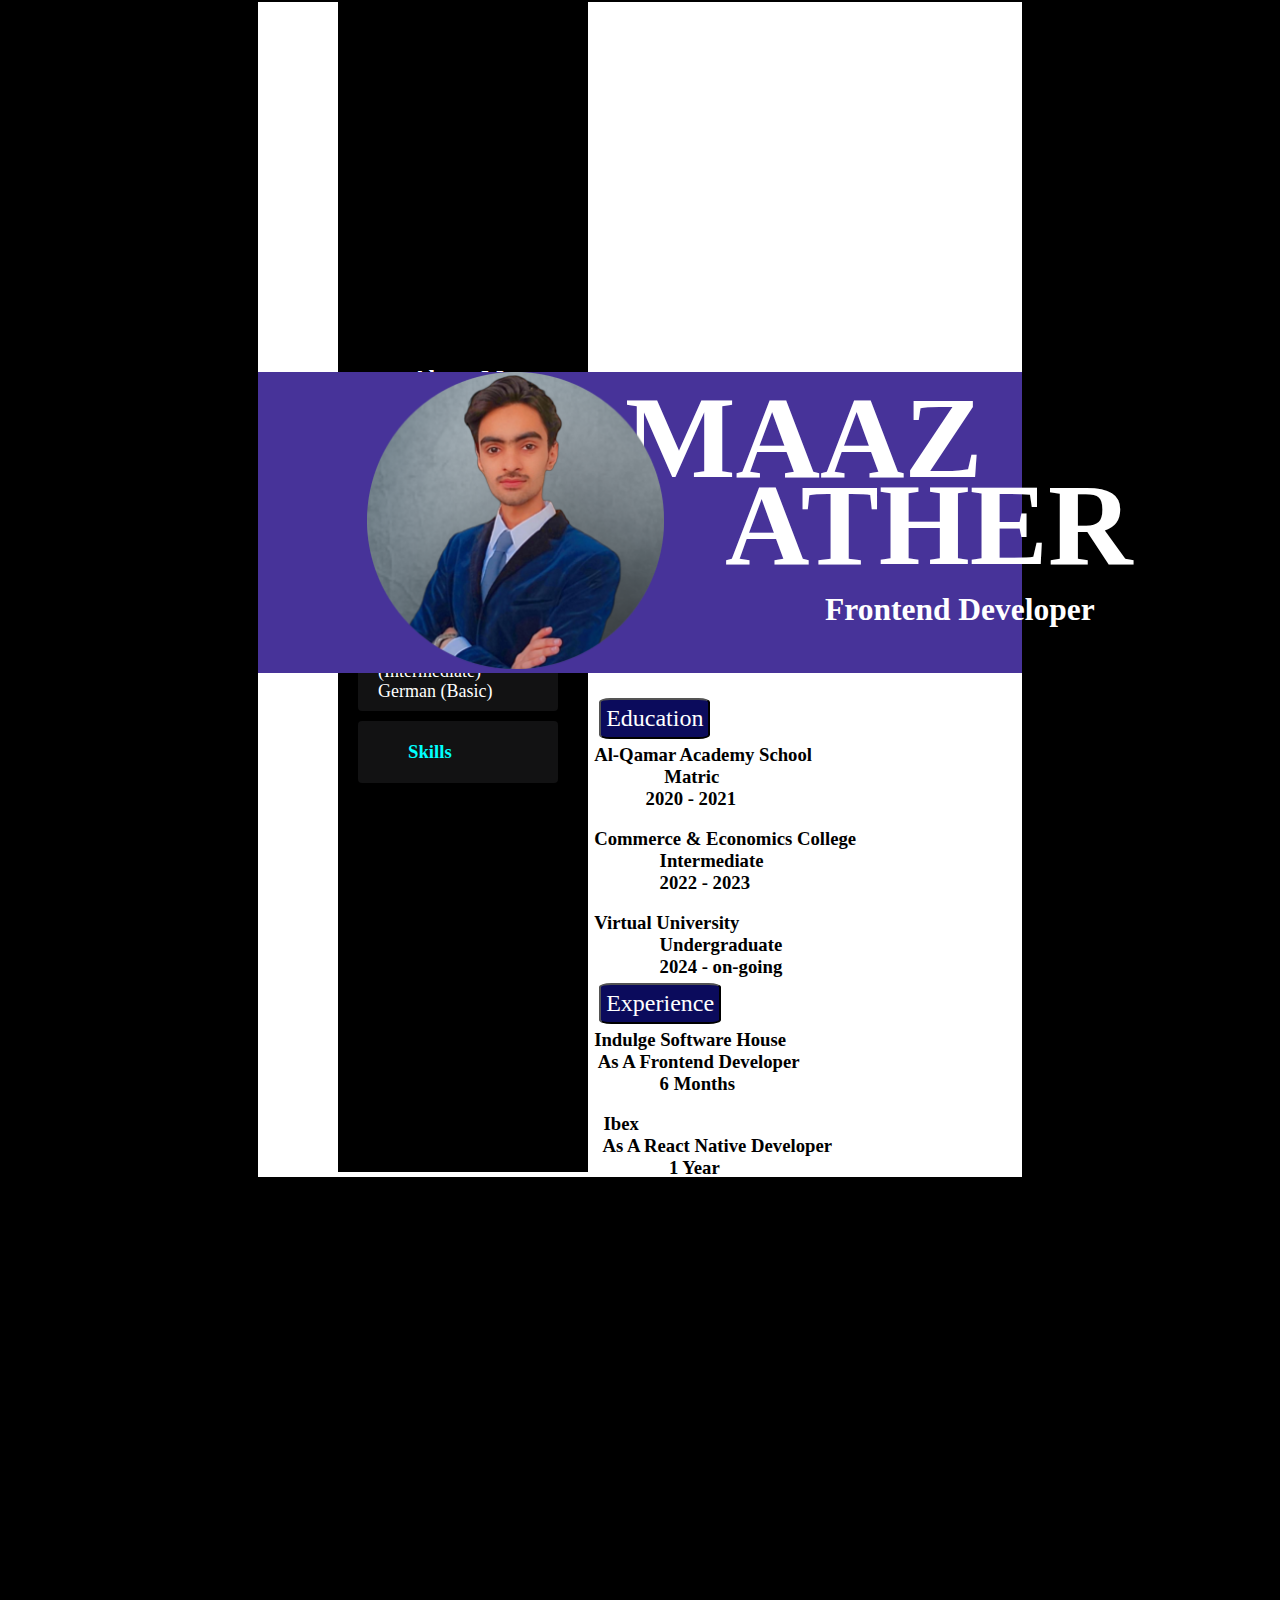
==== index.html @ 7dde52c0 "Completed Resume Project" ====
<!DOCTYPE html>
<html lang="en">
  <head>
    <meta charset="UTF-8" />
    <meta name="viewport" content="width=device-width, initial-scale=1.0" />
    <title>Resume</title>
    <link
      rel="stylesheet"
      href="https://cdnjs.cloudflare.com/ajax/libs/font-awesome/6.6.0/css/all.min.css"
      integrity="sha512-Kc323vGBEqzTmouAECnVceyQqyqdsSiqLQISBL29aUW4U/M7pSPA/gEUZQqv1cwx4OnYxTxve5UMg5GT6L4JJg=="
      crossorigin="anonymous"
      referrerpolicy="no-referrer"
    />
    <link rel="stylesheet" href="style.css" />
  </head>

  <body>
    <div id="main">
      <aside>
        <h2>About Me</h2>
        <p>
          “I am a frontend developer, specializing in creating visually
          appealing and user-friendly websites and applications using HTML, CSS,
          and JavaScript.”
        </p>
        <div id="contact">
          <i class="icon fa-solid fa-phone" style="font-size: 20px"></i>+92 335
          2861062
        </div>
        <div id="email">
          <i class="icon fa-solid fa-envelope" style="font-size: 20px"></i>
          mazzather@gmail.com
        </div>
        <div id="location">
          <i class="icon fa-solid fa-location-dot" style="font-size: 20px"></i
          >Nursery
        </div>
        <!-- <div id="accordian"> -->
        <ul id="accordian">
          <li>
            <label for="first"
              ><h3 style="margin-left: 25px; color: aqua; font-weight: 100px">
                Languages
              </h3>
              <span><i class="fa-solid fa-turn-down"></i></span
            ></label>
            <input type="radio" name="accordian" id="first" checked />
            <div class="content">
              Urdu (Native)<br />
              English (Intermediate)<br />
              German (Basic)
            </div>
          </li>

          <li>
            <label for="second"
              ><h3 style="margin-left: 30px; color: aqua; font-weight: 200px">
                Skills
              </h3>
              <span><i class="fa-solid fa-turn-down"></i></span
            ></label>
            <input type="radio" name="accordian" id="second" />
            <div class="content">
              Frontend Developer <br />
              Javascript Developer <br />
              React Native Developer <br />Digital Marketer
            </div>
          </li>
        </ul>
      </aside>
      <nav>
        <div class="nav-sec1">
          <img src="my pic.png" alt="pic" />
        </div>

        <div class="nav-sec2">
          <h1 id="fname">MAAZ</h1>
          <h1 id="lname">ATHER</h1>
          <h2>Frontend Developer</h2>
        </div>
      </nav>

      <div id="nav-part2">
        <div id="education">
          <button id="button">Education</button><br />
          <h3>
            <pre>Al-Qamar Academy School <br>               Matric  <br>           2020 - 2021</pre>
          </h3>
          <br />
          <h3>
            <pre>Commerce & Economics College <br>              Intermediate  <br>              2022 - 2023</pre>
          </h3>
          <br />
          <h3>
            <pre>Virtual University <br>              Undergraduate <br>              2024 - on-going</pre>
          </h3>
        </div>
      </div>
      <div id="nav-part3">
        <div id="experience">
          <button id="button">Experience</button><br />
          <h3>
            <pre>Indulge Software House <br> As A Frontend Developer  <br>              6 Months </pre>
          </h3>
          <br />
          <h3>
            <pre>  Ibex <br>  As A React Native Developer  <br>                1 Year</pre>
          </h3>
        </div>
      </div>
    </div>
    <script src="main.ts"></script>
  </body>
</html>
---- style.css ----
@import url("https://fonts.googleapis.com/css2?family=Poppins:ital,wght@0,100;0,200;0,300;0,400;0,500;0,600;0,700;0,800;0,900;1,100;1,200;1,300;1,400;1,500;1,600;1,700;1,800;1,900&display=swap");
* {
  font-family: "";
  margin: 0px;
  padding: 0px;
  box-sizing: border-box;
}
html,
body {
  display: flex;
  justify-content: center;
  background: #000;
  /* height: 100dvh; */
  /* width: 100%?; */
}
#main {
  /* position: relative; */
  /* height: 100dvh; */
  width: 60%;
  height: 131dvh;
  background: white;
  position: absolute;
  border: 2px solid black;
}
aside {
  position: relative;
  background: #000;
  height: 130dvh;
  width: 250px;
  margin-left: 80px;
}
nav {
  top: -800px;
  display: flex;
  align-items: center;
  /* justify-content: space-evenly; */

  background:
    /* #402e7a,
    #443089,
    #473399,
    #4935a9,
    #4b38b9,
    #473399,
    #473399,
    #473399,
    #473399,
    #473399,
    #473399, */ #473399;
  width: 100%;
  /* margin-top: 70px; */
  position: relative;
}
img {
  position: relative;
  border-color: #402e7a;
  height: 33dvh;
  left: 13%;
}
aside h2 {
  position: relative;
  color: white;
  font-size: x-large;
  top: 31%;
  display: flex;
  align-items: center;
  justify-content: center;
}
aside p {
  position: relative;
  color: white;
  top: 31%;
  display: flex;
  align-items: center;
  justify-content: center;
  padding: 10px 5px;
  width: 80%;
  left: 12%;
  font-size: 17px;
  margin-bottom: 10px;
}
aside #contact {
  position: relative;
  display: flex;
  align-items: center;
  justify-content: center;
  height: 30px;
  width: 100%;
  top: 33%;
  color: white;
  /* background-color: red; */
}

aside #email {
  position: relative;
  display: flex;
  align-items: center;
  justify-content: center;
  color: white;
  height: 30px;
  width: 100%;
  top: 33%;
  /* background-color: green; */
}

aside #location {
  position: relative;
  display: flex;
  align-items: center;
  margin-right: 50px;
  justify-content: center;
  height: 30px;
  width: 100%;
  color: white;
  top: 33%;

  /* background-color: red; */
}
aside .icon {
  margin-right: 10px;
}

.nav-sec1 {
  width: 300px;
  /* background-color: red; */
  margin-left: 70px;
}

.nav-sec2 {
  width: fit-content;
  /* background-color: green; */
}

.nav-sec2 #fname {
  color: white;
  /* margin-bottom: 2%; */
  line-height: 40px;
  font-size: 13vh;
}
.nav-sec2 #lname {
  color: white;
  /* margin-left: 90%; */
  margin-left: 100px;
  font-size: 13vh;
}
.nav-sec2 h2 {
  color: white;
  /* margin-left: 90%; */
  margin-left: 200px;
  font-size: 3.5vh;
}
#accordian {
  position: relative;
  margin-left: 20px;
  width: 200px;
  margin-top: 300px;
}
/* #accordian ul{
  margin: 100px auto;
  width: 100px;
  position: relative;
  margin-bottom: -10px;
  } */
#accordian li {
  list-style: none;
  width: 100%;
  margin-bottom: 10px;
  background: rgb(18, 18, 19);
  border-radius: 4px;
  color: white;
  padding: 10px;
  font-size: large;
  font-weight: 150px;
}

#accordian li label {
  position: relative;
  padding: 10px;
  color: honeydew;

  display: flex;
  align-items: center;
  justify-content: space-between;
  font-size: medium;
  font-family: "poppins sans serif";
  cursor: pointer;
}
#accordian label + input[type="radio"] {
  display: none;
}
#accordian .content {
  padding: 100px;
  padding: 0 10px;
  line-height: 20px;

  max-height: 0;
  overflow: hidden;
  transition: max-height 0.5s;
}
#accordian label + input[type="radio"]:checked + .content {
  max-height: 400px;
}
#nav-part2 #education {
  position: relative;
  bottom: 780px;
  color: #000;
  margin-left: 44%;
}
#button {
  font-size: x-large;
  border-radius: 10%;
  background: rgb(11, 11, 92);
  color: white;
  padding: 5px;
  margin: 5px;
}

#nav-part3 #experience {
  position: relative;
  bottom: 780px;
  color: #000;
  margin-left: 44%;
}
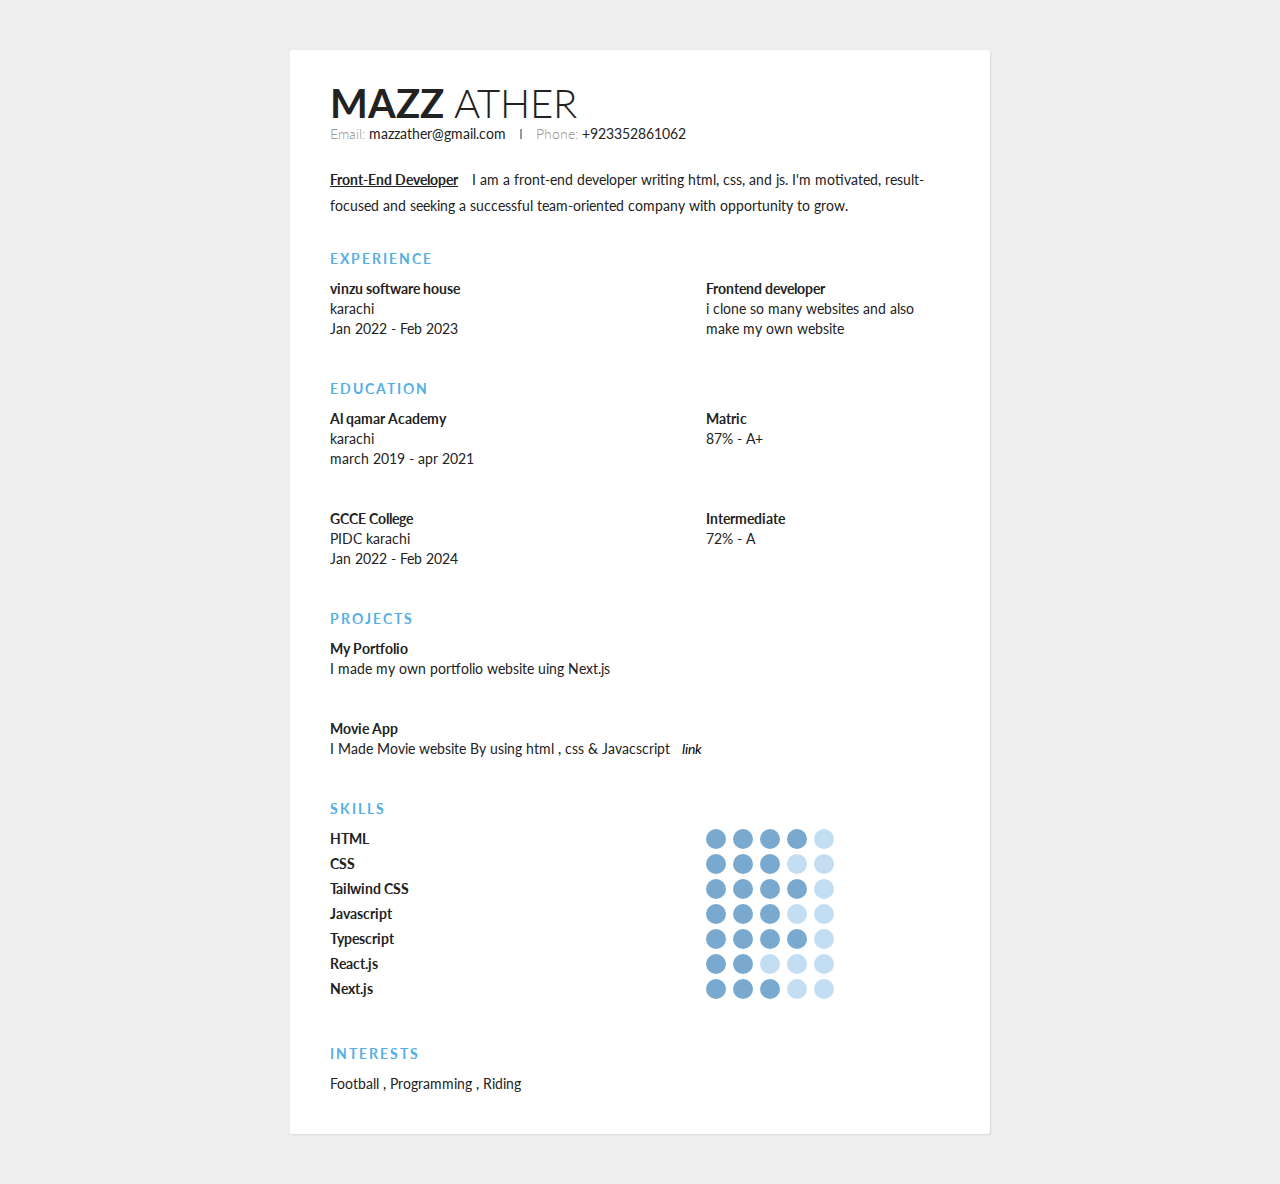
==== commit 4c9c9098: "made it responsive" ====
--- a/index.html
+++ b/index.html
@@ -1,114 +1,249 @@
 <!DOCTYPE html>
 <html lang="en">
-  <head>
-    <meta charset="UTF-8" />
-    <meta name="viewport" content="width=device-width, initial-scale=1.0" />
-    <title>Resume</title>
-    <link
-      rel="stylesheet"
-      href="https://cdnjs.cloudflare.com/ajax/libs/font-awesome/6.6.0/css/all.min.css"
-      integrity="sha512-Kc323vGBEqzTmouAECnVceyQqyqdsSiqLQISBL29aUW4U/M7pSPA/gEUZQqv1cwx4OnYxTxve5UMg5GT6L4JJg=="
-      crossorigin="anonymous"
-      referrerpolicy="no-referrer"
-    />
-    <link rel="stylesheet" href="style.css" />
-  </head>
-
-  <body>
-    <div id="main">
-      <aside>
-        <h2>About Me</h2>
-        <p>
-          “I am a frontend developer, specializing in creating visually
-          appealing and user-friendly websites and applications using HTML, CSS,
-          and JavaScript.”
-        </p>
-        <div id="contact">
-          <i class="icon fa-solid fa-phone" style="font-size: 20px"></i>+92 335
-          2861062
+<head>
+    <meta charset="UTF-8">
+    <meta name="viewport" content="width=device-width, initial-scale=1.0">
+    <title>Document</title>
+    <link rel="stylesheet" href="style.css">
+</head>
+<body>
+    <link href='https://fonts.googleapis.com/css?family=Lato:400,300,700' rel='stylesheet' type='text/css'>
+
+<div class="container">
+  <div class="header">
+    <div class="full-name">
+      <span class="first-name">Mazz</span> 
+      <span class="last-name">Ather</span>
+    </div>
+    <div class="contact-info">
+      <span class="email">Email: </span>
+      <span class="email-val">mazzather@gmail.com</span>
+      <span class="separator"></span>
+      <span class="phone">Phone: </span>
+      <span class="phone-val">+923352861062</span>
+    </div>
+    
+    <div class="about">
+      <span class="position">Front-End Developer </span>
+      <span class="desc">
+        I am a front-end developer writing html, css, and js. I'm motivated, result-focused and seeking a successful team-oriented company with opportunity to grow. 
+      </span>
+    </div>
+  </div>
+   <div class="details">
+    <div class="section">
+      <div class="section__title">Experience</div>
+      <div class="section__list">
+        <div class="section__list-item">
+          <div class="left">
+            <div class="name">vinzu software house</div>
+            <div class="addr">karachi</div>
+            <div class="duration">Jan 2022 - Feb 2023</div>
+          </div>
+          <div class="right">
+            <div class="name">Frontend developer</div>
+            <div class="desc">i clone so  many websites and also make my own website</div>
+
+          </div>
         </div>
-        <div id="email">
-          <i class="icon fa-solid fa-envelope" style="font-size: 20px"></i>
-          mazzather@gmail.com
+
+      </div>
+    </div>
+    <div class="section">
+      <div class="section__title">Education</div>
+      <div class="section__list">
+        <div class="section__list-item">
+          <div class="left">
+            <div class="name">Al qamar Academy</div>
+            <div class="addr">karachi</div>
+            <div class="duration">march 2019 - apr 2021</div>
+          </div>
+          <div class="right">
+            <div class="name">Matric</div>
+            <div class="desc">87%  -  A+</div>
+          </div>
         </div>
-        <div id="location">
-          <i class="icon fa-solid fa-location-dot" style="font-size: 20px"></i
-          >Nursery
+        <div class="section__list-item">
+          <div class="left">
+            <div class="name">GCCE College</div>
+            <div class="addr">PIDC karachi</div>
+            <div class="duration">Jan 2022 - Feb 2024</div>
+          </div>
+          <div class="right">
+            <div class="name">Intermediate</div>
+            <div class="desc">72% - A</div>
+          </div>
         </div>
-        <!-- <div id="accordian"> -->
-        <ul id="accordian">
-          <li>
-            <label for="first"
-              ><h3 style="margin-left: 25px; color: aqua; font-weight: 100px">
-                Languages
-              </h3>
-              <span><i class="fa-solid fa-turn-down"></i></span
-            ></label>
-            <input type="radio" name="accordian" id="first" checked />
-            <div class="content">
-              Urdu (Native)<br />
-              English (Intermediate)<br />
-              German (Basic)
-            </div>
-          </li>
-
-          <li>
-            <label for="second"
-              ><h3 style="margin-left: 30px; color: aqua; font-weight: 200px">
-                Skills
-              </h3>
-              <span><i class="fa-solid fa-turn-down"></i></span
-            ></label>
-            <input type="radio" name="accordian" id="second" />
-            <div class="content">
-              Frontend Developer <br />
-              Javascript Developer <br />
-              React Native Developer <br />Digital Marketer
-            </div>
-          </li>
-        </ul>
-      </aside>
-      <nav>
-        <div class="nav-sec1">
-          <img src="my pic.png" alt="pic" />
-        </div>
-
-        <div class="nav-sec2">
-          <h1 id="fname">MAAZ</h1>
-          <h1 id="lname">ATHER</h1>
-          <h2>Frontend Developer</h2>
-        </div>
-      </nav>
-
-      <div id="nav-part2">
-        <div id="education">
-          <button id="button">Education</button><br />
-          <h3>
-            <pre>Al-Qamar Academy School <br>               Matric  <br>           2020 - 2021</pre>
-          </h3>
-          <br />
-          <h3>
-            <pre>Commerce & Economics College <br>              Intermediate  <br>              2022 - 2023</pre>
-          </h3>
-          <br />
-          <h3>
-            <pre>Virtual University <br>              Undergraduate <br>              2024 - on-going</pre>
-          </h3>
-        </div>
+
       </div>
-      <div id="nav-part3">
-        <div id="experience">
-          <button id="button">Experience</button><br />
-          <h3>
-            <pre>Indulge Software House <br> As A Frontend Developer  <br>              6 Months </pre>
-          </h3>
-          <br />
-          <h3>
-            <pre>  Ibex <br>  As A React Native Developer  <br>                1 Year</pre>
-          </h3>
-        </div>
-      </div>
-    </div>
-    <script src="main.ts"></script>
-  </body>
-</html>
+      
+  </div>
+     <div class="section">
+      <div class="section__title">Projects</div> 
+       <div class="section__list">
+         <div class="section__list-item">
+           <div class="name">My  Portfolio</div>
+
+           <div class="text">I  made my own portfolio website uing Next.js </div>
+
+         </div>
+         
+         <div class="section__list-item">
+                    <div class="name">Movie  App</div>
+
+           <div class="text">I Made Movie website By using html , css & Javacscript &nbsp; <a href="/"> link</a>
+           </div>
+         </div>
+       </div>
+    </div>
+     <div class="section">
+       <div class="section__title">Skills</div>
+       <div class="skills">
+         <div class="skills__item">
+           <div class="left"><div class="name">
+             HTML
+             </div></div>
+           <div class="right">
+                          <input  id="ck1" type="checkbox" checked/>
+
+             <label for="ck1"></label>
+                          <input id="ck2" type="checkbox" checked/>
+
+              <label for="ck2"></label>
+                         <input id="ck3" type="checkbox" checked/>
+
+              <label for="ck3"></label>
+                           <input id="ck4" type="checkbox" checked />
+            <label for="ck4"></label>
+                          <input id="ck5" type="checkbox" />
+              <label for="ck5"></label>
+
+           </div> <div class="left"><div class="name">
+            CSS
+            </div></div>
+          <div class="right">
+                         <input  id="ck1" type="checkbox" checked/>
+
+            <label for="ck1"></label>
+                         <input id="ck2" type="checkbox" checked/>
+
+             <label for="ck2"></label>
+                        <input id="ck3" type="checkbox" checked/>
+
+             <label for="ck3"></label>
+                          <input id="ck4" type="checkbox" />
+           <label for="ck4"></label>
+                         <input id="ck5" type="checkbox" />
+             <label for="ck5"></label>
+
+          </div> <div class="left"><div class="name">
+            Tailwind CSS 
+            </div></div>
+          <div class="right">
+                         <input  id="ck1" type="checkbox" checked/>
+
+            <label for="ck1"></label>
+                         <input id="ck2" type="checkbox" checked/>
+
+             <label for="ck2"></label>
+                        <input id="ck3" type="checkbox" checked/>
+
+             <label for="ck3"></label>
+                          <input id="ck4" type="checkbox" checked/>
+           <label for="ck4"></label>
+                         <input id="ck5" type="checkbox" />
+             <label for="ck5"></label>
+
+          </div> <div class="left"><div class="name">
+            Javascript 
+            </div></div>
+          <div class="right">
+                         <input  id="ck1" type="checkbox" checked/>
+
+            <label for="ck1"></label>
+                         <input id="ck2" type="checkbox" checked/>
+
+             <label for="ck2"></label>
+                        <input id="ck3" type="checkbox" checked/>
+
+             <label for="ck3"></label>
+                           <input id="ck4" type="checkbox" />
+           <label for="ck4"></label>
+                         <input id="ck5" type="checkbox" />
+             <label for="ck5"></label>
+
+          </div> <div class="left"><div class="name">
+            Typescript
+            </div></div>
+          <div class="right">
+                         <input  id="ck1" type="checkbox" checked/>
+
+            <label for="ck1"></label>
+                         <input id="ck2" type="checkbox" checked/>
+
+             <label for="ck2"></label>
+                        <input id="ck3" type="checkbox" checked/>
+
+             <label for="ck3"></label>
+                          <input id="ck4" type="checkbox" checked/>
+           <label for="ck4"></label>
+                         <input id="ck5" type="checkbox" />
+             <label for="ck5"></label>
+
+          </div> <div class="left"><div class="name">
+            React.js 
+            </div></div>
+          <div class="right">
+                         <input  id="ck1" type="checkbox" checked/>
+
+            <label for="ck1"></label>
+                         <input id="ck2" type="checkbox" checked/>
+
+             <label for="ck2"></label>
+                        <input id="ck3" type="checkbox"/>
+
+             <label for="ck3"></label>
+                          <input id="ck4" type="checkbox" />
+           <label for="ck4"></label>
+                         <input id="ck5" type="checkbox" />
+             <label for="ck5"></label>
+
+          </div> <div class="left"><div class="name">
+            Next.js 
+            </div></div>
+          <div class="right">
+                         <input  id="ck1" type="checkbox" checked/>
+
+            <label for="ck1"></label>
+                         <input id="ck2" type="checkbox" checked/>
+
+             <label for="ck2"></label>
+                        <input id="ck3" type="checkbox" checked/>
+
+             <label for="ck3"></label>
+                          <input id="ck4" type="checkbox" />
+           <label for="ck4"></label>
+                         <input id="ck5" type="checkbox" />
+             <label for="ck5"></label>
+
+          </div> 
+         </div>
+         
+       </div>
+         
+       </div>
+     <div class="section">
+     <div class="section__title">
+       Interests
+       </div>
+       <div class="section__list">
+         <div class="section__list-item">
+                  Football , Programming , Riding
+          </div>
+       </div>
+     </div>
+     </div>
+  </div>
+</div>
+</body>
+</html>--- a/style.css
+++ b/style.css
@@ -1,223 +1,166 @@
-@import url("https://fonts.googleapis.com/css2?family=Poppins:ital,wght@0,100;0,200;0,300;0,400;0,500;0,600;0,700;0,800;0,900;1,100;1,200;1,300;1,400;1,500;1,600;1,700;1,800;1,900&display=swap");
 * {
-  font-family: "";
-  margin: 0px;
-  padding: 0px;
-  box-sizing: border-box;
-}
-html,
-body {
-  display: flex;
-  justify-content: center;
-  background: #000;
-  /* height: 100dvh; */
-  /* width: 100%?; */
-}
-#main {
-  /* position: relative; */
-  /* height: 100dvh; */
-  width: 60%;
-  height: 131dvh;
-  background: white;
-  position: absolute;
-  border: 2px solid black;
-}
-aside {
-  position: relative;
-  background: #000;
-  height: 130dvh;
-  width: 250px;
-  margin-left: 80px;
-}
-nav {
-  top: -800px;
-  display: flex;
-  align-items: center;
-  /* justify-content: space-evenly; */
-
-  background:
-    /* #402e7a,
-    #443089,
-    #473399,
-    #4935a9,
-    #4b38b9,
-    #473399,
-    #473399,
-    #473399,
-    #473399,
-    #473399,
-    #473399, */ #473399;
-  width: 100%;
-  /* margin-top: 70px; */
-  position: relative;
-}
-img {
-  position: relative;
-  border-color: #402e7a;
-  height: 33dvh;
-  left: 13%;
-}
-aside h2 {
-  position: relative;
-  color: white;
-  font-size: x-large;
-  top: 31%;
-  display: flex;
-  align-items: center;
-  justify-content: center;
-}
-aside p {
-  position: relative;
-  color: white;
-  top: 31%;
-  display: flex;
-  align-items: center;
-  justify-content: center;
-  padding: 10px 5px;
-  width: 80%;
-  left: 12%;
-  font-size: 17px;
-  margin-bottom: 10px;
-}
-aside #contact {
-  position: relative;
-  display: flex;
-  align-items: center;
-  justify-content: center;
-  height: 30px;
-  width: 100%;
-  top: 33%;
-  color: white;
-  /* background-color: red; */
-}
-
-aside #email {
-  position: relative;
-  display: flex;
-  align-items: center;
-  justify-content: center;
-  color: white;
-  height: 30px;
-  width: 100%;
-  top: 33%;
-  /* background-color: green; */
-}
-
-aside #location {
-  position: relative;
-  display: flex;
-  align-items: center;
-  margin-right: 50px;
-  justify-content: center;
-  height: 30px;
-  width: 100%;
-  color: white;
-  top: 33%;
-
-  /* background-color: red; */
-}
-aside .icon {
-  margin-right: 10px;
-}
-
-.nav-sec1 {
-  width: 300px;
-  /* background-color: red; */
-  margin-left: 70px;
-}
-
-.nav-sec2 {
-  width: fit-content;
-  /* background-color: green; */
-}
-
-.nav-sec2 #fname {
-  color: white;
-  /* margin-bottom: 2%; */
-  line-height: 40px;
-  font-size: 13vh;
-}
-.nav-sec2 #lname {
-  color: white;
-  /* margin-left: 90%; */
-  margin-left: 100px;
-  font-size: 13vh;
-}
-.nav-sec2 h2 {
-  color: white;
-  /* margin-left: 90%; */
-  margin-left: 200px;
-  font-size: 3.5vh;
-}
-#accordian {
-  position: relative;
-  margin-left: 20px;
-  width: 200px;
-  margin-top: 300px;
-}
-/* #accordian ul{
-  margin: 100px auto;
-  width: 100px;
-  position: relative;
-  margin-bottom: -10px;
-  } */
-#accordian li {
-  list-style: none;
-  width: 100%;
-  margin-bottom: 10px;
-  background: rgb(18, 18, 19);
-  border-radius: 4px;
-  color: white;
-  padding: 10px;
-  font-size: large;
-  font-weight: 150px;
-}
-
-#accordian li label {
-  position: relative;
-  padding: 10px;
-  color: honeydew;
-
-  display: flex;
-  align-items: center;
-  justify-content: space-between;
-  font-size: medium;
-  font-family: "poppins sans serif";
-  cursor: pointer;
-}
-#accordian label + input[type="radio"] {
-  display: none;
-}
-#accordian .content {
-  padding: 100px;
-  padding: 0 10px;
-  line-height: 20px;
-
-  max-height: 0;
-  overflow: hidden;
-  transition: max-height 0.5s;
-}
-#accordian label + input[type="radio"]:checked + .content {
-  max-height: 400px;
-}
-#nav-part2 #education {
-  position: relative;
-  bottom: 780px;
-  color: #000;
-  margin-left: 44%;
-}
-#button {
-  font-size: x-large;
-  border-radius: 10%;
-  background: rgb(11, 11, 92);
-  color: white;
-  padding: 5px;
-  margin: 5px;
-}
-
-#nav-part3 #experience {
-  position: relative;
-  bottom: 780px;
-  color: #000;
-  margin-left: 44%;
-}
+    margin: 0;
+    padding: 0;
+    box-sizing: border-box;
+  }
+  html {
+    height: 100%;  
+  }
+  
+  body {
+    min-height: 100%;  
+    background: #eee;
+    font-family: 'Lato', sans-serif;
+    font-weight: 400;
+    color: #222;
+    font-size: 14px;
+    line-height: 26px;
+    padding-bottom: 50px;
+  }
+  
+  .container {
+    max-width: 700px;   
+    background: #fff;
+    margin: 0px auto 0px; 
+    box-shadow: 1px 1px 2px #DAD7D7;
+    border-radius: 3px;  
+    padding: 40px;
+    margin-top: 50px;
+  }
+  
+  .header {
+    margin-bottom: 30px;
+    
+    .full-name {
+      font-size: 40px;
+      text-transform: uppercase;
+      margin-bottom: 5px;
+    }
+    
+    .first-name {
+      font-weight: 700;
+    }
+    
+    .last-name {
+      font-weight: 300;
+    }
+    
+    .contact-info {
+      margin-bottom: 20px;
+    }
+    
+    .email ,
+    .phone {
+      color: #999;
+      font-weight: 300;
+    } 
+    
+    .separator {
+      height: 10px;
+      display: inline-block;
+      border-left: 2px solid #999;
+      margin: 0px 10px;
+    }
+    
+    .position {
+      font-weight: bold;
+      display: inline-block;
+      margin-right: 10px;
+      text-decoration: underline;
+    }
+  }
+  
+  
+  .details {
+    line-height: 20px;
+    
+    .section {
+      margin-bottom: 40px;  
+    }
+    
+    .section:last-of-type {
+      margin-bottom: 0px;  
+    }
+    
+    .section__title {
+      letter-spacing: 2px;
+      color: #54AFE4;
+      font-weight: bold;
+      margin-bottom: 10px;
+      text-transform: uppercase;
+    }
+    
+    .section__list-item {
+      margin-bottom: 40px;
+    }
+    
+    .section__list-item:last-of-type {
+      margin-bottom: 0;
+    }
+    
+    .left ,
+    .right {
+      vertical-align: top;
+      display: inline-block;
+    }
+    
+    .left {
+      width: 60%;    
+    }
+    
+    .right {
+      tex-align: right;
+      width: 39%;    
+    }
+    
+    .name {
+      font-weight: bold;
+    }
+    
+    a {
+      text-decoration: none;
+      color: #000;
+      font-style: italic;
+    }
+    
+    a:hover {
+      text-decoration: underline;
+      color: #000;
+    }
+    
+    .skills {
+      
+    }
+      
+    .skills__item {
+      margin-bottom: 10px;  
+    }
+    
+    .skills__item .right {
+      input {
+        display: none;
+      }
+      
+      label {
+        display: inline-block;  
+        width: 20px;
+        height: 20px;
+        background: #C3DEF3;
+        border-radius: 20px;
+        margin-right: 3px;
+      }
+      
+      input:checked + label {
+        background: #79A9CE;
+      }
+    }
+  }
+  
+  
+  
+  
+  
+  
+  
+  
+  